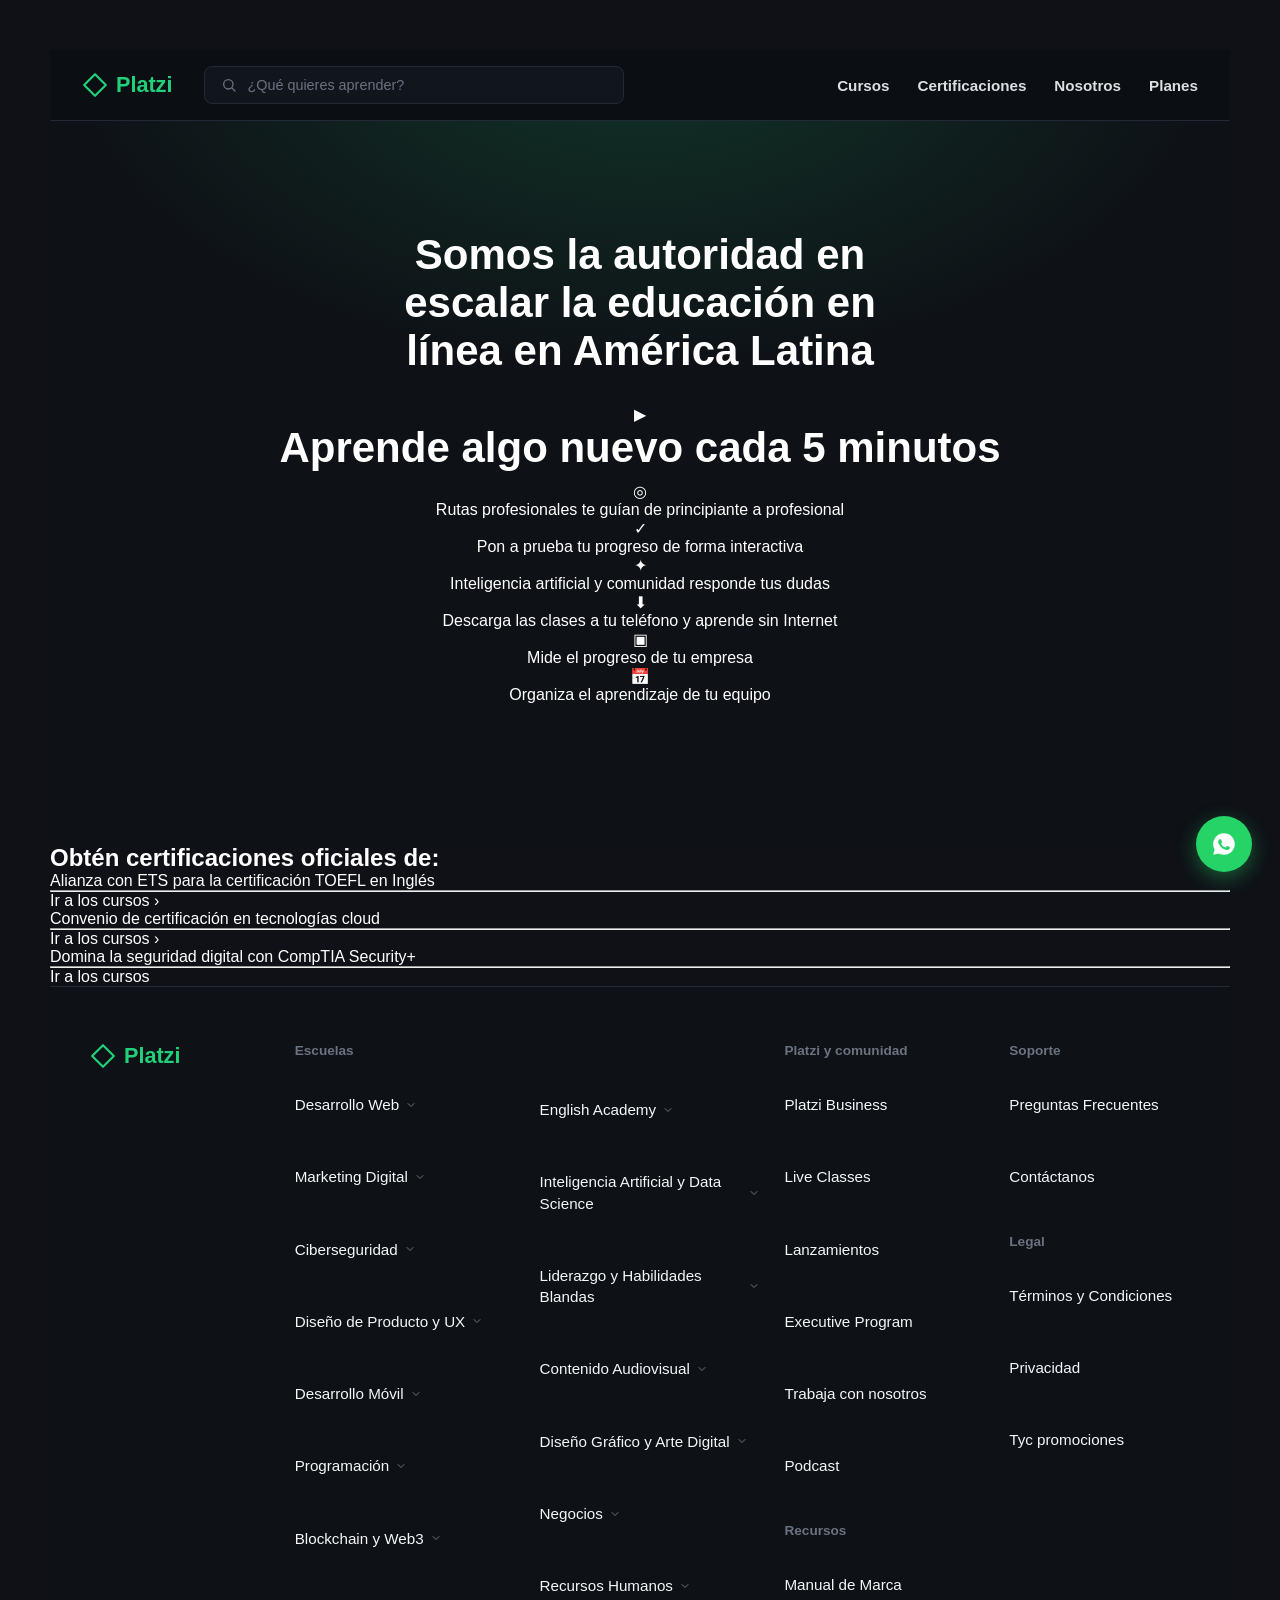
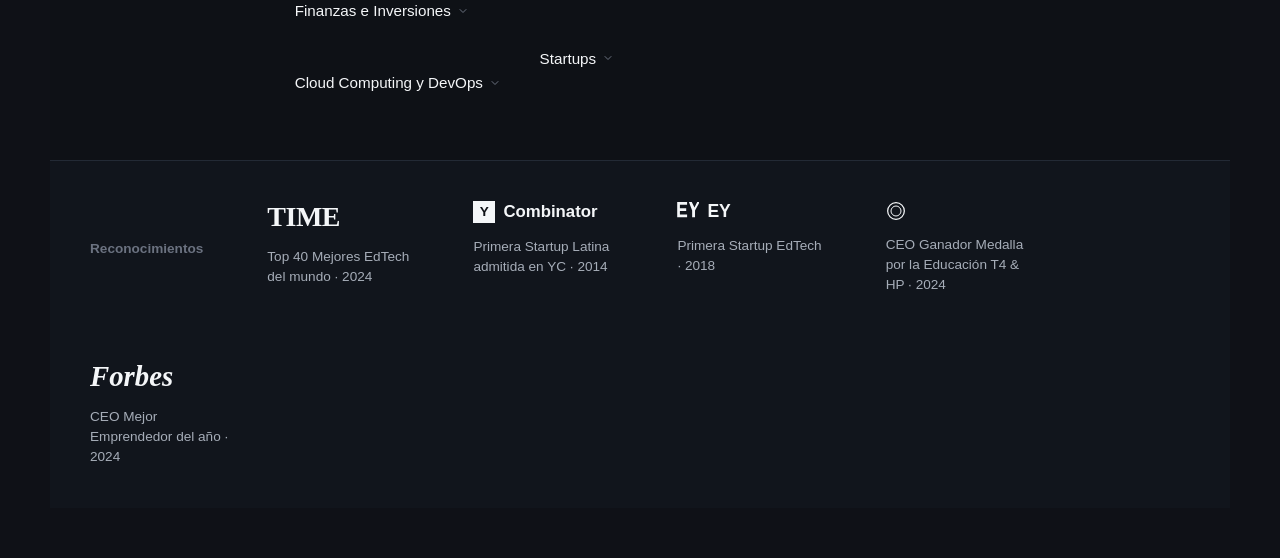
==== certificaciones.html @ 9bb3164f "task: certificaciones" ====
<!DOCTYPE html>
<html lang="es">

<head>
    <meta charset="UTF-8">
    <meta name="viewport" content="width=device-width, initial-scale=1.0">

    <title>Platzi Clone</title>

    <link rel="stylesheet" href="stylesheet.css">

    <!-- Fuente IBM Plex Sans -->
    <link rel="preconnect" href="https://fonts.googleapis.com">
    <link rel="preconnect" href="https://fonts.gstatic.com" crossorigin>
    <link href="https://fonts.googleapis.com/css2?family=IBM+Plex+Sans:wght@300;400;500;600;700&display=swap"
        rel="stylesheet">
</head>

<body>

    <!-- ==========================
            NAVBAR
    =========================== -->

    <header class="navbar">

        <div class="navbar__inner">

            <a href="index.html" class="brand">

                <svg class="brand__icon" width="26" height="26" viewBox="0 0 24 24" fill="none">

                    <path d="M12 2L22 12L12 22L2 12L12 2Z" stroke="currentColor" stroke-width="2"
                        stroke-linejoin="round" />

                </svg>

                <span>Platzi</span>

            </a>

            <div class="searchbar">

                <svg width="16" height="16" viewBox="0 0 24 24" fill="none">

                    <circle cx="11" cy="11" r="7" stroke="currentColor" stroke-width="2" />

                    <line x1="21" y1="21" x2="16.65" y2="16.65" stroke="currentColor" stroke-width="2"
                        stroke-linecap="round" />

                </svg>

                <input type="text" placeholder="¿Qué quieres aprender?">

            </div>

            <nav class="nav-links">

                <a href="./cursos.html">Cursos</a>
                <a href="./certificaciones.html">Certificaciones</a>
                <a href="./nosotros.html">Nosotros</a>
                <a href="./planes.html">Planes</a>

            </nav>

        </div>
    </header>

    <!-- ==========================
            HERO
    =========================== -->

    <section class="hero">

        <div class="hero-info">

            <h1>
                Somos la <span>autoridad</span> en
                <br>
                escalar la educación en
                <br>
                línea en América Latina
            </h1>

            <div class="hero-list">

                <div class="item">

                    <div class="icon">▶</div>

                    <div>

                        <h3>Aprende algo nuevo cada 5 minutos</h3>

                    </div>

                </div>

                <div class="item">

                    <div class="icon">◎</div>

                    <div>

                        <p>Rutas profesionales te guían de principiante a profesional</p>

                    </div>

                </div>

                <div class="item">

                    <div class="icon">✓</div>

                    <div>

                        <p>Pon a prueba tu progreso de forma interactiva</p>

                    </div>

                </div>

                <div class="item">

                    <div class="icon">✦</div>

                    <div>

                        <p>Inteligencia artificial y comunidad responde tus dudas</p>

                    </div>

                </div>

                <div class="item">

                    <div class="icon">⬇</div>

                    <div>

                        <p>Descarga las clases a tu teléfono y aprende sin Internet</p>

                    </div>

                </div>

                <div class="item">

                    <div class="icon">▣</div>

                    <div>

                        <p>Mide el progreso de tu empresa</p>

                    </div>

                </div>

                <div class="item">

                    <div class="icon">📅</div>

                    <div>

                        <p>Organiza el aprendizaje de tu equipo</p>

                    </div>

                </div>

            </div>

        </div>

        <div class="hero-img">

            

        </div>

    </section>

    <!-- ==========================
        CERTIFICACIONES
    =========================== -->

    <section class="certificaciones">

        <h2>

            <span>Obtén certificaciones</span> oficiales de:

        </h2>

        <div class="cards-certificaciones">

            <!-- TOEFL -->

            <div class="card-certificacion">

                <div class="card-top">

                    

                    <p>
                        Alianza con ETS para la certificación TOEFL en Inglés
                    </p>

                </div>

                <hr>

                <a href="#">
                    Ir a los cursos
                    <span>›</span>
                </a>

            </div>

            <!-- GOOGLE -->

            <div class="card-certificacion">

                <div class="card-top">

                   

                    <p>
                        Convenio de certificación en tecnologías cloud
                    </p>

                </div>

                <hr>

                <a href="#">
                    Ir a los cursos
                    <span>›</span>
                </a>

            </div>

            <!-- COMPTIA -->

            <div class="card-certificacion">

                <div class="card-top">

                   
                    <p>
                        Domina la seguridad digital con CompTIA Security+
                    </p>

                </div>

                <hr>

                <a href="#">
                    Ir a los cursos
                    <span></span>
                </a>

            </div>

        </div>

    </section>
    <footer class="footer">
    <div class="footer__main">
      <a href="#" class="brand footer__brand">
        <svg class="brand__icon" width="26" height="26" viewBox="0 0 24 24" fill="none">
          <path d="M12 2L22 12L12 22L2 12L12 2Z" stroke="currentColor" stroke-width="2" stroke-linejoin="round"/>
        </svg>
        <span>Platzi</span>
      </a>

      <div class="footer__col">
        <h4>Escuelas</h4>
        <ul>
          <li><a href="#">Desarrollo Web <svg class="chevron" width="12" height="12" viewBox="0 0 24 24" fill="none"><path d="M6 9l6 6 6-6" stroke="currentColor" stroke-width="2" stroke-linecap="round" stroke-linejoin="round"/></svg></a></li>
          <li><a href="#">Marketing Digital <svg class="chevron" width="12" height="12" viewBox="0 0 24 24" fill="none"><path d="M6 9l6 6 6-6" stroke="currentColor" stroke-width="2" stroke-linecap="round" stroke-linejoin="round"/></svg></a></li>
          <li><a href="#">Ciberseguridad <svg class="chevron" width="12" height="12" viewBox="0 0 24 24" fill="none"><path d="M6 9l6 6 6-6" stroke="currentColor" stroke-width="2" stroke-linecap="round" stroke-linejoin="round"/></svg></a></li>
          <li><a href="#">Diseño de Producto y UX <svg class="chevron" width="12" height="12" viewBox="0 0 24 24" fill="none"><path d="M6 9l6 6 6-6" stroke="currentColor" stroke-width="2" stroke-linecap="round" stroke-linejoin="round"/></svg></a></li>
          <li><a href="#">Desarrollo Móvil <svg class="chevron" width="12" height="12" viewBox="0 0 24 24" fill="none"><path d="M6 9l6 6 6-6" stroke="currentColor" stroke-width="2" stroke-linecap="round" stroke-linejoin="round"/></svg></a></li>
          <li><a href="#">Programación <svg class="chevron" width="12" height="12" viewBox="0 0 24 24" fill="none"><path d="M6 9l6 6 6-6" stroke="currentColor" stroke-width="2" stroke-linecap="round" stroke-linejoin="round"/></svg></a></li>
          <li><a href="#">Blockchain y Web3 <svg class="chevron" width="12" height="12" viewBox="0 0 24 24" fill="none"><path d="M6 9l6 6 6-6" stroke="currentColor" stroke-width="2" stroke-linecap="round" stroke-linejoin="round"/></svg></a></li>
          <li><a href="#">Finanzas e Inversiones <svg class="chevron" width="12" height="12" viewBox="0 0 24 24" fill="none"><path d="M6 9l6 6 6-6" stroke="currentColor" stroke-width="2" stroke-linecap="round" stroke-linejoin="round"/></svg></a></li>
          <li><a href="#">Cloud Computing y DevOps <svg class="chevron" width="12" height="12" viewBox="0 0 24 24" fill="none"><path d="M6 9l6 6 6-6" stroke="currentColor" stroke-width="2" stroke-linecap="round" stroke-linejoin="round"/></svg></a></li>
        </ul>
      </div>

      <div class="footer__col footer__col--noheading">
        <ul>
          <li><a href="#">English Academy <svg class="chevron" width="12" height="12" viewBox="0 0 24 24" fill="none"><path d="M6 9l6 6 6-6" stroke="currentColor" stroke-width="2" stroke-linecap="round" stroke-linejoin="round"/></svg></a></li>
          <li><a href="#">Inteligencia Artificial y Data Science <svg class="chevron" width="12" height="12" viewBox="0 0 24 24" fill="none"><path d="M6 9l6 6 6-6" stroke="currentColor" stroke-width="2" stroke-linecap="round" stroke-linejoin="round"/></svg></a></li>
          <li><a href="#">Liderazgo y Habilidades Blandas <svg class="chevron" width="12" height="12" viewBox="0 0 24 24" fill="none"><path d="M6 9l6 6 6-6" stroke="currentColor" stroke-width="2" stroke-linecap="round" stroke-linejoin="round"/></svg></a></li>
          <li><a href="#">Contenido Audiovisual <svg class="chevron" width="12" height="12" viewBox="0 0 24 24" fill="none"><path d="M6 9l6 6 6-6" stroke="currentColor" stroke-width="2" stroke-linecap="round" stroke-linejoin="round"/></svg></a></li>
          <li><a href="#">Diseño Gráfico y Arte Digital <svg class="chevron" width="12" height="12" viewBox="0 0 24 24" fill="none"><path d="M6 9l6 6 6-6" stroke="currentColor" stroke-width="2" stroke-linecap="round" stroke-linejoin="round"/></svg></a></li>
          <li><a href="#">Negocios <svg class="chevron" width="12" height="12" viewBox="0 0 24 24" fill="none"><path d="M6 9l6 6 6-6" stroke="currentColor" stroke-width="2" stroke-linecap="round" stroke-linejoin="round"/></svg></a></li>
          <li><a href="#">Recursos Humanos <svg class="chevron" width="12" height="12" viewBox="0 0 24 24" fill="none"><path d="M6 9l6 6 6-6" stroke="currentColor" stroke-width="2" stroke-linecap="round" stroke-linejoin="round"/></svg></a></li>
          <li><a href="#">Startups <svg class="chevron" width="12" height="12" viewBox="0 0 24 24" fill="none"><path d="M6 9l6 6 6-6" stroke="currentColor" stroke-width="2" stroke-linecap="round" stroke-linejoin="round"/></svg></a></li>
        </ul>
      </div>

      <div class="footer__col">
        <h4>Platzi y comunidad</h4>
        <ul>
          <li><a href="#">Platzi Business</a></li>
          <li><a href="#">Live Classes</a></li>
          <li><a href="#">Lanzamientos</a></li>
          <li><a href="#">Executive Program</a></li>
          <li><a href="#">Trabaja con nosotros</a></li>
          <li><a href="#">Podcast</a></li>
        </ul>

        <h4 class="footer__subheading">Recursos</h4>
        <ul>
          <li><a href="#">Manual de Marca</a></li>
        </ul>
      </div>

      <div class="footer__col">
        <h4>Soporte</h4>
        <ul>
          <li><a href="#">Preguntas Frecuentes</a></li>
          <li><a href="#">Contáctanos</a></li>
        </ul>

        <h4 class="footer__subheading">Legal</h4>
        <ul>
          <li><a href="#">Términos y Condiciones</a></li>
          <li><a href="#">Privacidad</a></li>
          <li><a href="#">Tyc promociones</a></li>
        </ul>
      </div>
    </div>

    <div class="footer__recognitions">
      <span class="footer__recognitions-label">Reconocimientos</span>

      <div class="recognition">
        <span class="recognition__logo recognition__logo--time">TIME</span>
        <p>Top 40 Mejores EdTech<br>del mundo · 2024</p>
      </div>

      <div class="recognition">
        <span class="recognition__logo recognition__logo--yc">
          <span class="recognition__yc-mark">Y</span> Combinator
        </span>
        <p>Primera Startup Latina<br>admitida en YC · 2014</p>
      </div>

      <div class="recognition">
        <span class="recognition__logo recognition__logo--ey">
          <svg width="22" height="18" viewBox="0 0 24 20" fill="currentColor"><path d="M0 0h11v3H3v4h7v3H3v4h8v3H0V0zM13 0h3.2l3 6 3-6H25l-5.2 9.5V17h-3.2v-7.5L13 0z"/></svg>
          EY
        </span>
        <p>Primera Startup EdTech<br>· 2018</p>
      </div>

      <div class="recognition">
        <span class="recognition__logo recognition__logo--medal">
          <svg width="20" height="20" viewBox="0 0 24 24" fill="none"><circle cx="12" cy="12" r="10" stroke="currentColor" stroke-width="1.5"/><circle cx="12" cy="12" r="6" stroke="currentColor" stroke-width="1.2"/></svg>
        </span>
        <p>CEO Ganador Medalla<br>por la Educación T4 &amp;<br>HP · 2024</p>
      </div>

      <div class="recognition">
        <span class="recognition__logo recognition__logo--forbes">Forbes</span>
        <p>CEO Mejor<br>Emprendedor del año ·<br>2024</p>
      </div>
    </div>
  </footer>

  <a href="#" class="whatsapp-btn" aria-label="Contactar por WhatsApp">
    <svg width="26" height="26" viewBox="0 0 24 24" fill="white">
      <path d="M12 2C6.48 2 2 6.48 2 12c0 1.85.5 3.58 1.36 5.07L2 22l5.07-1.33A9.94 9.94 0 0012 22c5.52 0 10-4.48 10-10S17.52 2 12 2zm5.2 14.2c-.22.62-1.28 1.18-1.77 1.24-.45.06-1.02.09-1.65-.1-.38-.12-.87-.28-1.5-.55-2.64-1.14-4.36-3.8-4.5-3.98-.13-.18-1.08-1.43-1.08-2.73 0-1.3.68-1.94.93-2.2.24-.26.52-.32.7-.32h.5c.16 0 .38-.06.59.45.22.53.75 1.83.82 1.96.07.13.11.29.02.47-.09.18-.14.29-.27.45-.13.16-.28.35-.4.47-.13.13-.27.28-.12.55.16.27.7 1.15 1.5 1.86 1.03.92 1.9 1.2 2.17 1.34.27.13.43.11.59-.07.16-.18.68-.79.86-1.06.18-.27.36-.22.6-.13.24.09 1.53.72 1.79.85.27.13.44.2.51.31.07.11.07.62-.15 1.24z"/>
    </svg>
  </a>

</body>

</html>
---- stylesheet.css ----
/* ===== Reset & Base ===== */
* {
  margin: 0;
  padding: 0;
  box-sizing: border-box;
}

:root {
  --bg-dark: #0e1116;
  --bg-panel: #11151c;
  --border-subtle: #232a35;
  --green: #21d07a;
  --green-soft: #1fce7a;
  --text-primary: #f4f6f8;
  --text-secondary: #a6adb8;
  --text-muted: #6b7280;
  --font-display: "Poppins", sans-serif;
  --font-body: "Inter", sans-serif;
}



html {
  scroll-behavior: smooth;
}

body {
  font-family: var(--font-body);
  background-color: var(--bg-dark);
  color: var(--text-primary);
  -webkit-font-smoothing: antialiased;
}

a {
  text-decoration: none;
  color: inherit;
}

button {
  font-family: inherit;
  cursor: pointer;
  border: none;
  background: none;
}

/* ===== Navbar ===== */
.navbar {
  background-color: #0b0e13;
  border-bottom: 1px solid var(--border-subtle);
  position: sticky;
  top: 0;
  z-index: 50;
}

.navbar__inner {
  max-width: 1280px;
  margin: 0 auto;
  padding: 16px 32px;
  display: flex;
  align-items: center;
  gap: 32px;
}

.brand {
  display: flex;
  align-items: center;
  gap: 8px;
  font-family: var(--font-display);
  font-weight: 700;
  font-size: 1.35rem;
  color: var(--green);
  flex-shrink: 0;
}

.brand__icon {
  color: var(--green);
}

.searchbar {
  flex: 1;
  max-width: 420px;
  display: flex;
  align-items: center;
  gap: 10px;
  background-color: var(--bg-panel);
  border: 1px solid var(--border-subtle);
  border-radius: 8px;
  padding: 10px 16px;
  color: var(--text-muted);
  transition: border-color 0.2s ease;
}

.searchbar:focus-within {
  border-color: var(--green);
}

.searchbar input {
  flex: 1;
  background: none;
  border: none;
  outline: none;
  color: var(--text-primary);
  font-size: 0.9rem;
}

.searchbar input::placeholder {
  color: var(--text-muted);
}

.nav-links {
  display: flex;
  align-items: center;
  gap: 28px;
  margin-left: auto;
  font-weight: 600;
  font-size: 0.95rem;
}

.nav-links a {
  color: var(--text-primary);
  opacity: 0.9;
  transition:
    opacity 0.2s ease,
    color 0.2s ease;
}

.nav-links a:hover {
  color: var(--green);
  opacity: 1;
}

.btn {
  display: inline-block;
  padding: 10px 22px;
  border-radius: 8px;
  font-weight: 600;
  font-size: 0.95rem;
  transition:
    transform 0.15s ease,
    box-shadow 0.2s ease;
}

.btn--primary {
  background-color: var(--green);
  color: #06110b;
}

.btn--primary:hover {
  box-shadow: 0 0 0 3px rgba(33, 208, 122, 0.25);
  transform: translateY(-1px);
}

/* ===== Hero ===== */
.hero {
  position: relative;
  overflow: hidden;
  padding: 110px 24px 140px;
  text-align: center;
  background:
    radial-gradient(
      ellipse 900px 500px at 50% -10%,
      rgba(33, 208, 122, 0.18),
      transparent 65%
    ),
    var(--bg-dark);
}

.hero__glow {
  position: absolute;
  top: -200px;
  left: 50%;
  transform: translateX(-50%);
  width: 900px;
  height: 500px;
  background: radial-gradient(
    circle,
    rgba(33, 208, 122, 0.25) 0%,
    transparent 70%
  );
  filter: blur(60px);
  pointer-events: none;
}

.hero__content {
  position: relative;
  max-width: 780px;
  margin: 0 auto;
}

.hero__title {
  font-family: var(--font-display);
  font-weight: 600;
  font-size: 3.2rem;
  line-height: 1.2;
  color: var(--text-primary);
}

.hero__title--accent {
  display: block;
  color: var(--green);
}

.hero__subtitle {
  margin-top: 28px;
  font-size: 1.15rem;
  color: var(--text-secondary);
  line-height: 1.6;
}

.hero__question {
  margin-top: 48px;
  font-size: 1.05rem;
  color: var(--text-secondary);
}

.hero__search {
  margin: 20px auto 0;
  max-width: 520px;
  display: flex;
  align-items: center;
  background-color: var(--bg-panel);
  border: 1px solid var(--green);
  border-radius: 8px;
  padding: 4px 4px 4px 20px;
  box-shadow: 0 0 0 4px rgba(33, 208, 122, 0.12);
}

.hero__search input {
  flex: 1;
  background: none;
  border: none;
  outline: none;
  color: var(--text-primary);
  font-size: 1rem;
  padding: 14px 0;
}

.hero__search input::placeholder {
  color: var(--text-muted);
}

.hero__search button {
  display: flex;
  align-items: center;
  justify-content: center;
  width: 44px;
  height: 44px;
  border-radius: 6px;
  color: var(--text-secondary);
  transition: color 0.2s ease;
}

.hero__search button:hover {
  color: var(--green);
}

.hero__cta {
  margin-top: 34px;
  font-size: 0.95rem;
  color: var(--text-secondary);
  line-height: 1.7;
}

.hero__cta a {
  color: var(--text-primary);
  text-decoration: underline;
  font-weight: 600;
}

.hero__cta a:hover {
  color: var(--green);
}

/* ===== Teachers section ===== */
.teachers {
  padding: 90px 40px;
  background: linear-gradient(160deg, #0a3d2c 0%, #0e1116 75%);
}

.teachers__title {
  max-width: 1360px;
  margin: 0 auto 44px;
  padding-left: 20px;
  border-left: 3px solid var(--green);
  font-family: var(--font-display);
  font-weight: 600;
  font-size: 1.85rem;
  line-height: 1.35;
  color: var(--text-primary);
}

.teachers__grid {
  max-width: 1360px;
  margin: 0 auto;
  display: grid;
  grid-template-columns: repeat(4, 1fr);
  gap: 20px;
}

.teacher-card {
  border-radius: 10px;
  overflow: hidden;
  background-color: var(--bg-panel);
  border: 1px solid var(--border-subtle);
}

.teacher-card__photo {
  aspect-ratio: 4 / 5;
  width: 100%;
  /* Placeholder: reemplaza este fondo con la <img> del profesor.
     La imagen debe cubrir todo este contenedor, por ejemplo:
     .teacher-card__photo img { width:100%; height:100%; object-fit:cover; } */
  background: linear-gradient(160deg, #2a2f3a 0%, #1a1e26 100%);
  display: flex;
  align-items: center;
  justify-content: center;
}

.teacher-card__photo img {
  width: 100%;
  height: 100%;
  object-fit: cover;
  display: block;
}

.teacher-card__body {
  padding: 20px 20px 22px;
}

.teacher-card__body h3 {
  font-family: var(--font-display);
  font-weight: 600;
  font-size: 1.15rem;
  color: var(--text-primary);
}

.teacher-card__role {
  margin-top: 4px;
  font-size: 0.9rem;
  color: var(--text-secondary);
  padding-bottom: 18px;
  border-bottom: 1px solid var(--border-subtle);
}

.teacher-card__course {
  margin-top: 16px;
  display: flex;
  align-items: center;
  gap: 12px;
  color: var(--text-primary);
}

.teacher-card__icon {
  flex-shrink: 0;
  width: 34px;
  height: 34px;
  border-radius: 50%;
  border: 1.5px solid var(--border-subtle);
  background-color: rgba(255, 255, 255, 0.04);
}

.teacher-card__course-text {
  flex: 1;
  font-size: 0.9rem;
  font-weight: 600;
  line-height: 1.3;
}

.teacher-card__course svg {
  flex-shrink: 0;
  color: var(--text-muted);
  transition:
    transform 0.2s ease,
    color 0.2s ease;
}

.teacher-card__course:hover svg {
  color: var(--green);
  transform: translateX(3px);
}

@media (max-width: 1100px) {
  .teachers__grid {
    grid-template-columns: repeat(2, 1fr);
  }
}

@media (max-width: 600px) {
  .teachers {
    padding: 60px 20px;
  }

  .teachers__title {
    font-size: 1.5rem;
  }

  .teachers__grid {
    grid-template-columns: 1fr;
  }
}

/* ===== Routes teaser section ===== */
.routes {
  padding: 60px 24px 100px;
  text-align: center;
}

.routes h2 {
  font-family: var(--font-display);
  font-weight: 600;
  font-size: 2rem;
  color: var(--text-primary);
}
/* ==planes== */
*{
    margin:0;
    padding:0;
    box-sizing:border-box;
    font-family:Arial, Helvetica, sans-serif;
}

body{

    background:#0f1117;
    color:white;
    padding:50px;
}

.pricing{
    max-width:1500px;
    margin:auto;
}

h1{

    text-align:center;
    margin-bottom:30px;
    font-size:42px;
}

.tabs{

    width:320px;
    margin:0 auto 50px;

    background:#1d212d;

    border-radius:50px;

    padding:6px;

    display:flex;
}

.tabs button{

    flex:1;

    border:none;

    background:transparent;

    color:white;

    padding:15px;

    border-radius:40px;

    cursor:pointer;

    font-size:16px;
}

.tabs .active{

    background:white;

    color:black;
}

.cards{

    display:grid;

    grid-template-columns:repeat(auto-fit,minmax(300px,1fr));

    gap:25px;
}

.card{

    position:relative;

    background:#1a1f28;

    border:1px solid #2d3444;

    border-radius:20px;

    padding:30px;

    transition:.3s;
}

.card:hover{

    transform:translateY(-8px);
}

.card.active{

    border:2px solid white;
}

.save{

    position:absolute;

    top:-15px;

    left:50%;

    transform:translateX(-50%);

    background:#2d3444;

    color:white;

    padding:8px 18px;

    border-radius:20px;

    font-size:12px;

    font-weight:bold;
}

.plan-top{

    display:flex;

    justify-content:space-between;

    align-items:center;
}

.badge{

    border:1px solid #444;

    padding:8px 16px;

    border-radius:30px;

    font-size:14px;
}

.students{

    margin:20px 0;
    color:#b2b7c5;
}

h3{

    font-size:42px;

    margin-bottom:10px;
}

h3 span{

    font-size:22px;

    color:#cfd4df;
}

.description{

    color:#9fa7b6;

    margin-bottom:25px;
}

ul{

    list-style:none;
}

li{

    display:flex;

    gap:12px;

    margin:18px 0;

    line-height:1.4;
}

.ok i{

    color:#19d67d;
}

.no{

    color:#707887;
}

.no i{

    color:#707887;
}

button{

    width:100%;

    margin-top:30px;

    border:none;

    background:#17d66d;

    color:#08110a;

    font-size:18px;

    padding:18px;

    border-radius:12px;

    cursor:pointer;

    font-weight:bold;

    transition:.3s;
}

button:hover{

    background:#11b95d;
}

@media(max-width:768px){

    body{

        padding:20px;
    }

    h1{

        font-size:30px;
    }

}

/* ===== Footer ===== */
.footer {
  background-color: var(--bg-dark);
  border-top: 1px solid var(--border-subtle);
}

.footer__main {
  max-width: 1360px;
  margin: 0 auto;
  padding: 56px 40px 48px;
  display: grid;
  grid-template-columns: 0.9fr 1.1fr 1.1fr 1fr 0.9fr;
  gap: 24px;
}

.footer__brand {
  align-items: flex-start;
}

.footer__col h4,
.footer__recognitions-label {
  font-size: 0.85rem;
  font-weight: 600;
  color: var(--text-muted);
  margin-bottom: 18px;
}

.footer__col--noheading {
  margin-top: 38px;
}

.footer__subheading {
  margin-top: 28px;
}

.footer__col ul {
  list-style: none;
  display: flex;
  flex-direction: column;
  gap: 15px;
}

.footer__col a {
  display: inline-flex;
  align-items: center;
  gap: 6px;
  font-size: 0.95rem;
  font-weight: 500;
  color: var(--text-primary);
  transition: color 0.2s ease;
}

.footer__col a:hover {
  color: var(--green);
}

.footer__col .chevron {
  color: var(--text-muted);
  flex-shrink: 0;
}

/* ===== Recognitions bar ===== */
.footer__recognitions {
  border-top: 1px solid var(--border-subtle);
  background-color: var(--bg-panel);
  padding: 40px;
  display: flex;
  align-items: flex-start;
  gap: 64px;
  flex-wrap: wrap;
}

.footer__recognitions-label {
  align-self: center;
  margin-bottom: 0;
}

.recognition {
  display: flex;
  flex-direction: column;
  gap: 14px;
  min-width: 140px;
}

.recognition p {
  font-size: 0.85rem;
  color: var(--text-secondary);
  line-height: 1.5;
}

.recognition__logo {
  display: inline-flex;
  align-items: center;
  gap: 8px;
  color: var(--text-primary);
  width: fit-content;
}

.recognition__logo--time {
  font-family: Georgia, "Times New Roman", serif;
  font-weight: 700;
  font-size: 1.75rem;
  letter-spacing: -0.5px;
}

.recognition__logo--yc {
  font-family: var(--font-body);
  font-weight: 600;
  font-size: 1.05rem;
}

.recognition__yc-mark {
  display: inline-flex;
  align-items: center;
  justify-content: center;
  width: 22px;
  height: 22px;
  background-color: var(--text-primary);
  color: var(--bg-dark);
  font-weight: 700;
  font-size: 0.85rem;
}

.recognition__logo--ey {
  font-family: var(--font-body);
  font-weight: 700;
  font-size: 1.1rem;
}

.recognition__logo--medal {
  color: var(--text-primary);
}

.recognition__logo--forbes {
  font-family: Georgia, "Times New Roman", serif;
  font-weight: 700;
  font-style: italic;
  font-size: 1.8rem;
}

/* ===== WhatsApp floating button ===== */
.whatsapp-btn {
  position: fixed;
  bottom: 28px;
  right: 28px;
  width: 56px;
  height: 56px;
  border-radius: 50%;
  background-color: #25d366;
  display: flex;
  align-items: center;
  justify-content: center;
  box-shadow: 0 6px 20px rgba(37, 211, 102, 0.4);
  transition: transform 0.2s ease;
  z-index: 40;
}

.whatsapp-btn:hover {
  transform: scale(1.08);
}

/*====================================
=        Learning Schools
====================================*/

.learning-schools{
    padding:90px 0;
    background:var(--bg-dark);
}

.learning-schools .container{
    max-width:1200px;
    margin:auto;
}

.learning-schools__title{
    text-align:center;
    font-family:var(--font-display);
    font-size:3.1rem;
    font-weight:600;
    color:var(--text-primary);
    line-height:1.25;
    margin-bottom:70px;
}

.learning-schools__title span{
    color:var(--green);
}

.learning-schools__grid{
    display:grid;
    grid-template-columns:repeat(3,1fr);
    gap:22px;
}

/*====================================
=              Card
====================================*/

.school{
    background:#181d25;
    border:1px solid #272e39;
    border-radius:10px;
    overflow:hidden;
    transition:.25s;
}

.school:hover{
    transform:translateY(-4px);
    border-color:#34404f;
    box-shadow:0 18px 35px rgba(0,0,0,.35);
}

.school__header{
    display:flex;
    align-items:center;
    gap:18px;
    padding:22px;
    min-height:95px;
}

.school__name{
    margin:0;
    font-size:1.25rem;
    font-weight:600;
    color:#fff;
}

.school__footer{
    display:flex;
    justify-content:space-between;
    align-items:center;
    padding:14px 22px;
    background:#2a313b;
    color:var(--green);
    font-size:.92rem;
    font-weight:600;
}

.school__footer i{
    font-size:14px;
}

/*====================================
=             Iconos
====================================*/

.school__icon{
    width:52px;
    height:52px;

    display:flex;
    justify-content:center;
    align-items:center;

    border-radius:10px;
    border:2px solid currentColor;

    font-size:24px;

    flex-shrink:0;
}

.school__icon--web{
    color:#55d96f;
}

.school__icon--english{
    color:#db5ba7;
}

.school__icon--marketing{
    color:#5ab8ff;
}

.school__icon--data{
    color:#72da75;
}

.school__icon--cyber{
    color:#73de85;
}

.school__icon--soft{
    color:#ff6e6e;
}

.school__icon--cloud{ color:#64b5f6; }
.school__icon--design{ color:#ff8a65; }
.school__icon--ai{ color:#8e7dff; }
.school__icon--code{ color:#42d392; }
.school__icon--blockchain{ color:#f4b942; }
.school__icon--devops{ color:#4dd0e1; }
.school__icon--finance{ color:#81c784; }
.school__icon--business{ color:#ffb74d; }
.school__icon--hr{ color:#ef9a9a; }
.school__icon--media{ color:#ba68c8; }
.school__icon--graphic{ color:#ff80ab; }
.school__icon--startup{ color:#ffd54f; }

/*====================================
=            Responsive
====================================*/

@media (max-width:992px){

    .learning-schools__grid{
        grid-template-columns:repeat(2,1fr);
    }

}

@media (max-width:768px){

    .learning-schools__title{
        font-size:2.2rem;
    }

    .learning-schools__grid{
        grid-template-columns:1fr;
    }

}

/* ===== Responsive ===== */
@media (max-width: 900px) {
  .nav-links {
    display: none;
  }

  .searchbar {
    display: none;
  }

  .navbar__inner {
    justify-content: space-between;
  }

  .footer__main {
    grid-template-columns: 1fr 1fr;
  }

  .footer__brand {
    grid-column: 1 / -1;
  }

  .footer__col--noheading {
    margin-top: 0;
  }

  .footer__recognitions {
    gap: 32px;
  }
}

@media (max-width: 600px) {
  .hero {
    padding: 80px 20px 100px;
  }

  .hero__title {
    font-size: 2.2rem;
  }

  .hero__subtitle br {
    display: none;
  }

  .hero__search {
    flex-direction: row;
    padding-left: 14px;
  }

  .footer__main {
    grid-template-columns: 1fr;
    padding: 40px 24px;
  }

  .footer__col--noheading {
    margin-top: 0;
  }

  .footer__recognitions {
    padding: 32px 24px;
    gap: 28px;
  }
}
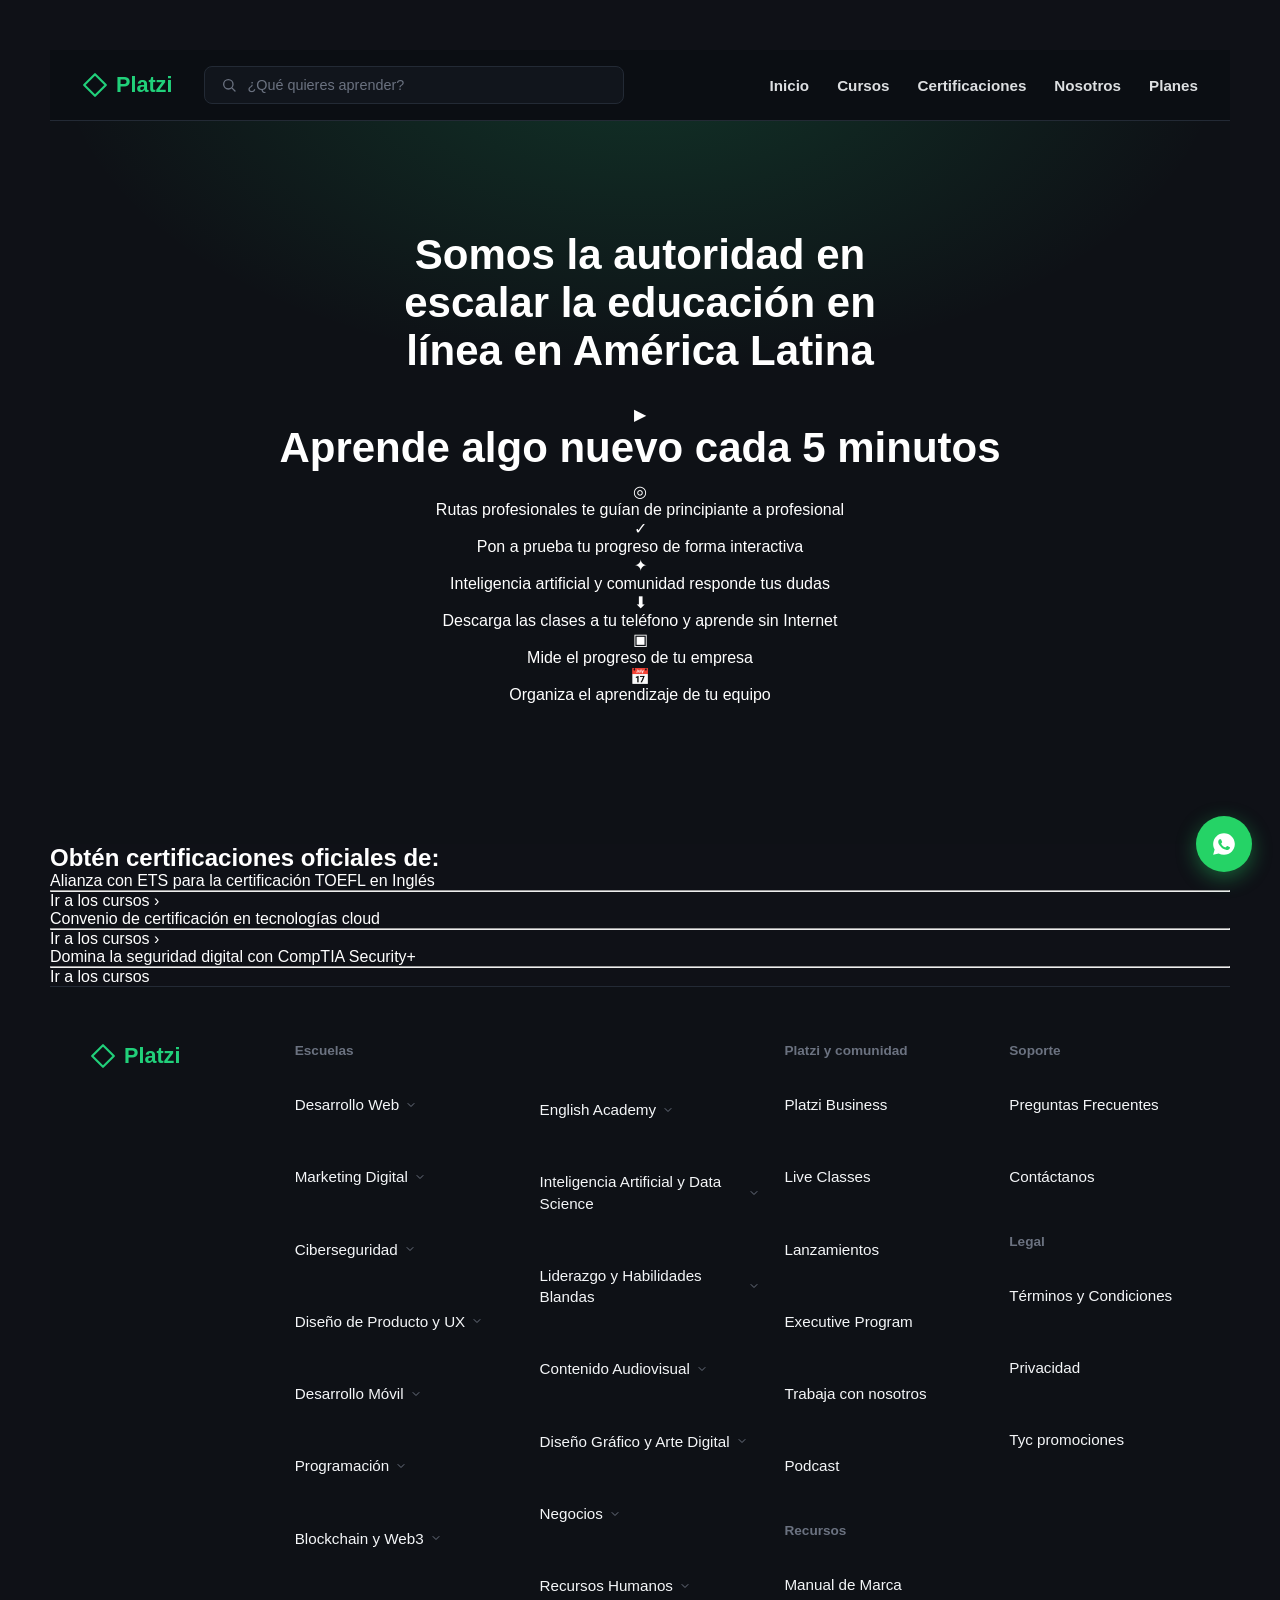
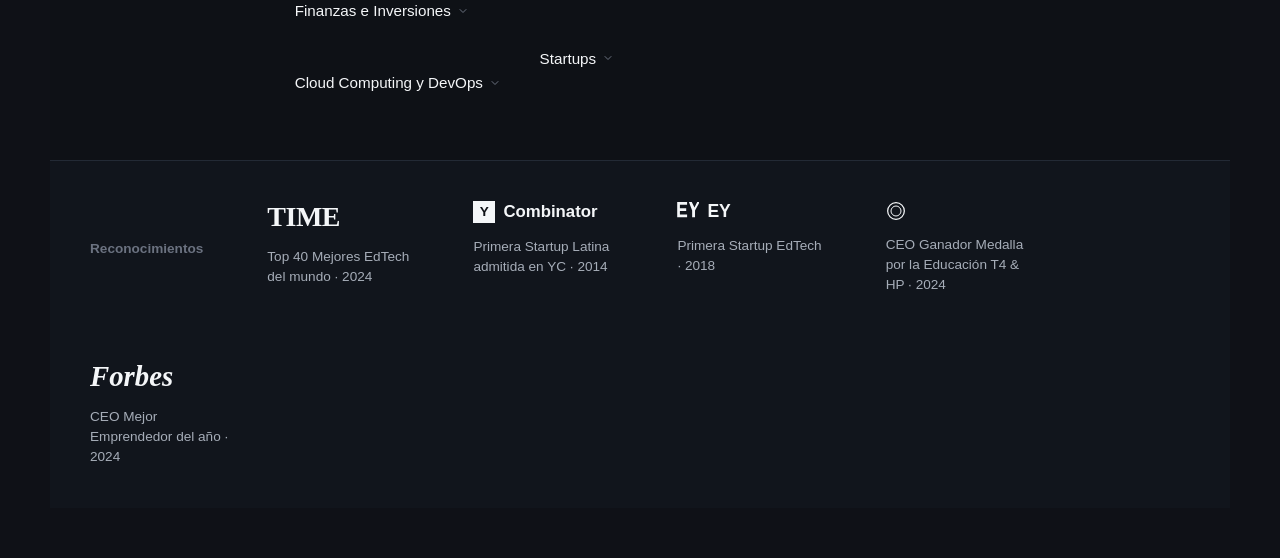
==== commit ae863c2f: "fix everything" ====
--- a/certificaciones.html
+++ b/certificaciones.html
@@ -26,7 +26,7 @@
 
         <div class="navbar__inner">
 
-            <a href="index.html" class="brand">
+            <a href="./index.html" class="brand">
 
                 <svg class="brand__icon" width="26" height="26" viewBox="0 0 24 24" fill="none">
 
@@ -55,7 +55,7 @@
             </div>
 
             <nav class="nav-links">
-
+                <a href="./index.html">Inicio</a>
                 <a href="./cursos.html">Cursos</a>
                 <a href="./certificaciones.html">Certificaciones</a>
                 <a href="./nosotros.html">Nosotros</a>
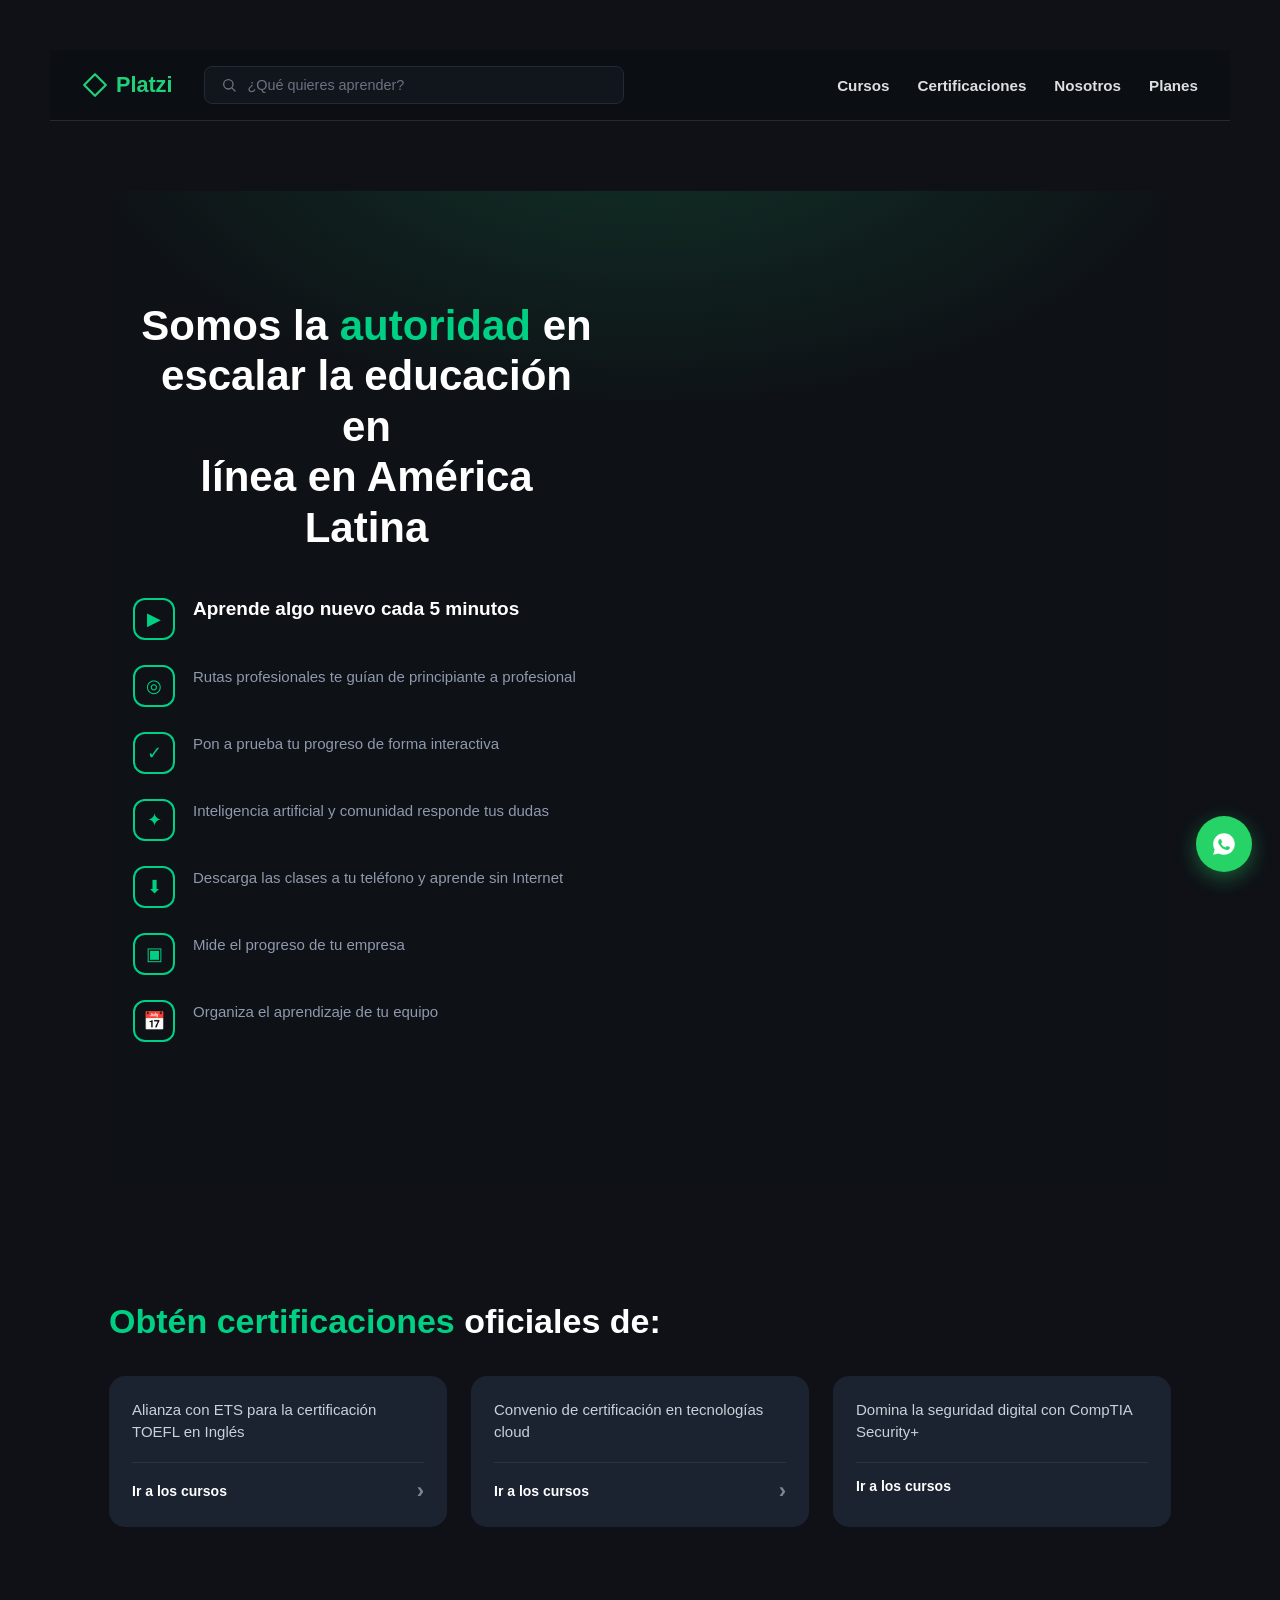
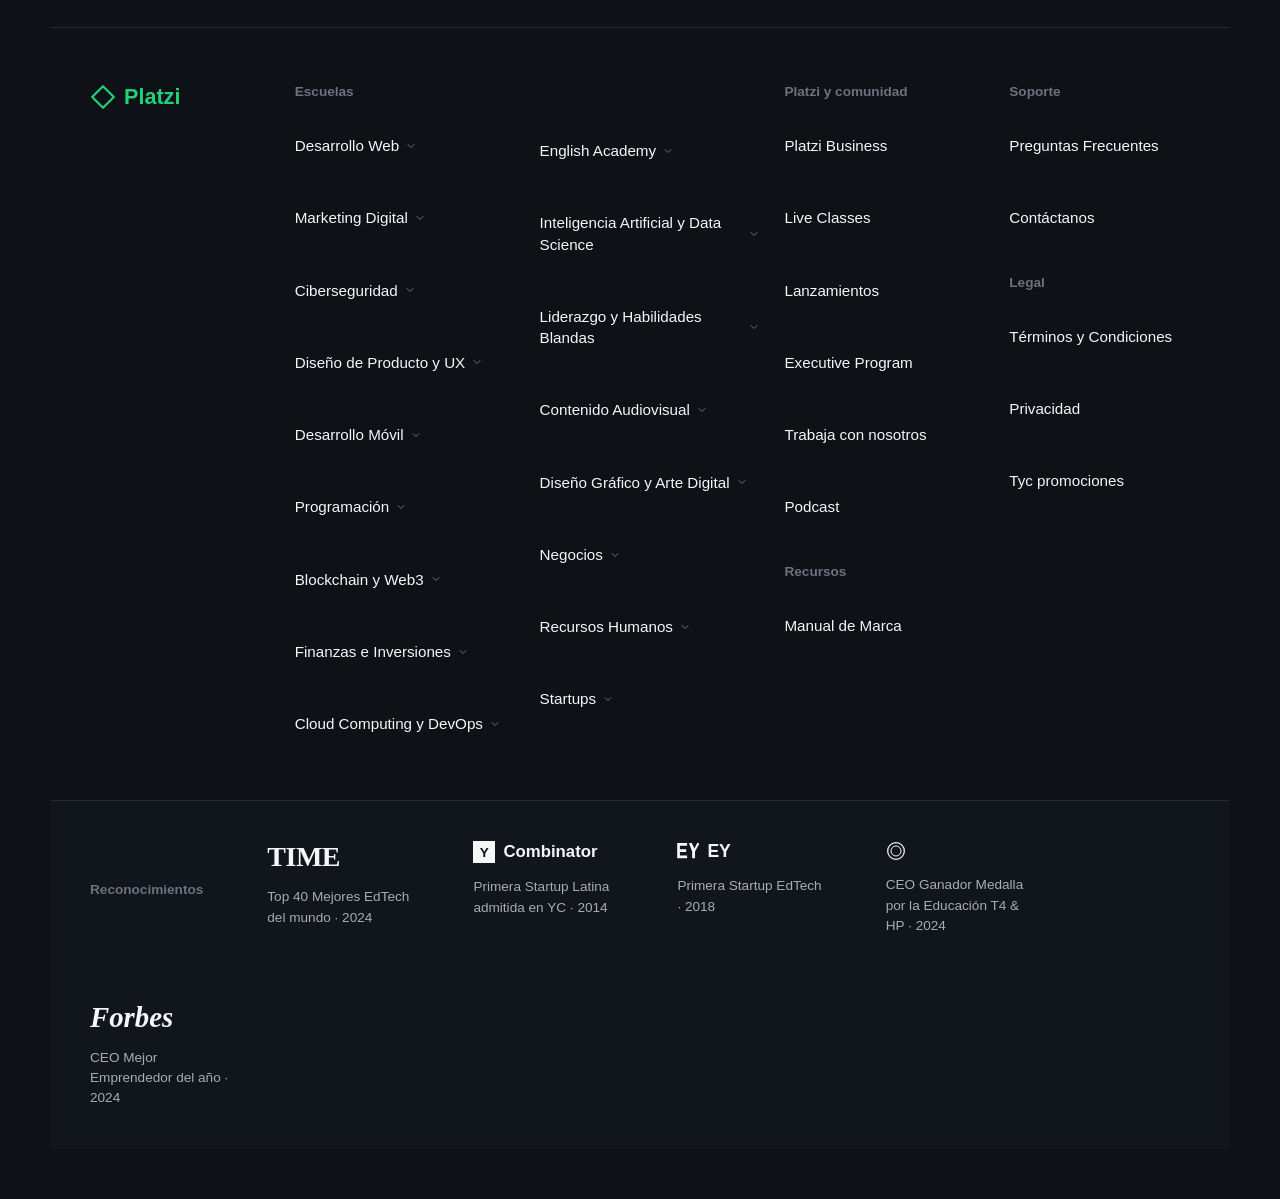
==== commit 73845124: "Certificaciones fix" ====
--- a/certificaciones.html
+++ b/certificaciones.html
@@ -26,7 +26,7 @@
 
         <div class="navbar__inner">
 
-            <a href="./index.html" class="brand">
+            <a href="index.html" class="brand">
 
                 <svg class="brand__icon" width="26" height="26" viewBox="0 0 24 24" fill="none">
 
@@ -55,7 +55,7 @@
             </div>
 
             <nav class="nav-links">
-                <a href="./index.html">Inicio</a>
+
                 <a href="./cursos.html">Cursos</a>
                 <a href="./certificaciones.html">Certificaciones</a>
                 <a href="./nosotros.html">Nosotros</a>
@@ -367,7 +367,7 @@
 
       <div class="recognition">
         <span class="recognition__logo recognition__logo--forbes">Forbes</span>
-        <p>CEO Mejor<br>Emprendedor del año ·<br>2024</p>
+        <p  >CEO Mejor<br>Emprendedor del año ·<br>2024</p>
       </div>
     </div>
   </footer>
--- a/stylesheet.css
+++ b/stylesheet.css
@@ -958,6 +958,296 @@
 .school__icon--startup{ color:#ffd54f; }
 
 /*====================================
+=            Certificacion
+====================================*/
+
+/*========================================
+              HERO
+========================================*/
+
+.hero{
+    width:90%;
+    max-width:1300px;
+    margin:70px auto 120px;
+    display:flex;
+    justify-content:space-between;
+    align-items:center;
+    gap:80px;
+}
+
+.hero-info{
+    flex:1;
+    max-width:560px;
+}
+
+.hero-info h1{
+    font-size:42px;
+    line-height:1.2;
+    font-weight:700;
+    margin-bottom:45px;
+}
+
+.hero-info span{
+    color:#00d084;
+}
+
+.hero-list{
+    display:flex;
+    flex-direction:column;
+    gap:25px;
+}
+
+.item{
+    display:flex;
+    align-items:flex-start;
+    gap:18px;
+}
+
+.icon{
+    width:42px;
+    height:42px;
+    min-width:42px;
+    border:2px solid #00d084;
+    border-radius:12px;
+    color:#00d084;
+    display:flex;
+    justify-content:center;
+    align-items:center;
+    font-size:18px;
+}
+
+.item h3{
+    color:#fff;
+    font-size:19px;
+    margin-bottom:5px;
+}
+
+.item p{
+    color:#8f99ad;
+    font-size:15px;
+    line-height:1.6;
+}
+
+/*========================================
+              IMAGEN
+========================================*/
+
+.hero-img{
+    flex:1;
+    display:flex;
+    justify-content:center;
+    align-items:center;
+    padding-top:20px;
+}
+
+.hero-img img{
+    width:100%;
+    max-width:620px;
+    display:block;
+    filter:drop-shadow(0 20px 40px rgba(0,0,0,.45));
+    animation:flotar 4s ease-in-out infinite;
+}
+
+@keyframes flotar{
+
+    0%{
+        transform:translateY(0);
+    }
+
+    50%{
+        transform:translateY(-12px);
+    }
+
+    100%{
+        transform:translateY(0);
+    }
+
+}
+
+/*========================================
+         CERTIFICACIONES
+========================================*/
+
+.certificaciones{
+    width:90%;
+    max-width:1300px;
+    margin:100px auto;
+}
+
+.certificaciones h2{
+    font-size:34px;
+    margin-bottom:35px;
+    font-weight:700;
+}
+
+.certificaciones h2 span{
+    color:#00d084;
+}
+
+.cards-certificaciones{
+    display:grid;
+    grid-template-columns:repeat(3,1fr);
+    gap:24px;
+}
+
+.card-certificacion{
+    background:#1b2230;
+    border-radius:16px;
+    padding:22px;
+    min-height:150px;
+    border:1px solid transparent;
+    transition:.3s;
+}
+
+.card-certificacion:hover{
+    transform:translateY(-6px);
+    border-color:#00d084;
+    box-shadow:0 12px 25px rgba(0,0,0,.35);
+}
+
+.card-top{
+    display:flex;
+    align-items:flex-start;
+    gap:18px;
+    margin-bottom:18px;
+}
+
+.card-top img{
+    width:110px;
+    object-fit:contain;
+}
+
+.card-top p{
+    color:#c9d1d9;
+    font-size:15px;
+    line-height:1.5;
+}
+
+.card-certificacion hr{
+    border:none;
+    border-top:1px solid rgba(255,255,255,.08);
+    margin:15px 0;
+}
+
+.card-certificacion a{
+    display:flex;
+    justify-content:space-between;
+    align-items:center;
+    text-decoration:none;
+    color:#fff;
+    font-weight:600;
+    font-size:14px;
+}
+
+.card-certificacion a span{
+    color:#7b8798;
+    font-size:22px;
+    transition:.3s;
+}
+
+.card-certificacion:hover a span{
+    color:#00d084;
+}
+
+/*========================================
+          TABLET
+========================================*/
+
+@media(max-width:992px){
+
+.hero{
+    flex-direction:column;
+    text-align:center;
+    gap:50px;
+}
+
+.hero-info{
+    max-width:100%;
+}
+
+.hero-info h1{
+    font-size:36px;
+}
+
+.item{
+    justify-content:center;
+    text-align:left;
+}
+
+.hero-img{
+    width:100%;
+}
+
+.hero-img img{
+    max-width:450px;
+}
+
+.cards-certificaciones{
+    grid-template-columns:1fr;
+}
+
+.card-top{
+    align-items:center;
+}
+
+}
+
+/*========================================
+          CELULAR
+========================================*/
+
+@media(max-width:576px){
+
+.hero{
+    width:92%;
+    margin:50px auto;
+}
+
+.hero-info h1{
+    font-size:30px;
+}
+
+.item{
+    gap:15px;
+}
+
+.item h3{
+    font-size:17px;
+}
+
+.item p{
+    font-size:14px;
+}
+
+.icon{
+    width:38px;
+    height:38px;
+    min-width:38px;
+    font-size:15px;
+}
+
+.hero-img img{
+    max-width:320px;
+}
+
+.certificaciones h2{
+    font-size:28px;
+}
+
+.card-top{
+    flex-direction:column;
+    align-items:flex-start;
+}
+
+.card-top img{
+    width:90px;
+}
+}
+
+
+
+
+/*====================================
 =            Responsive
 ====================================*/
 
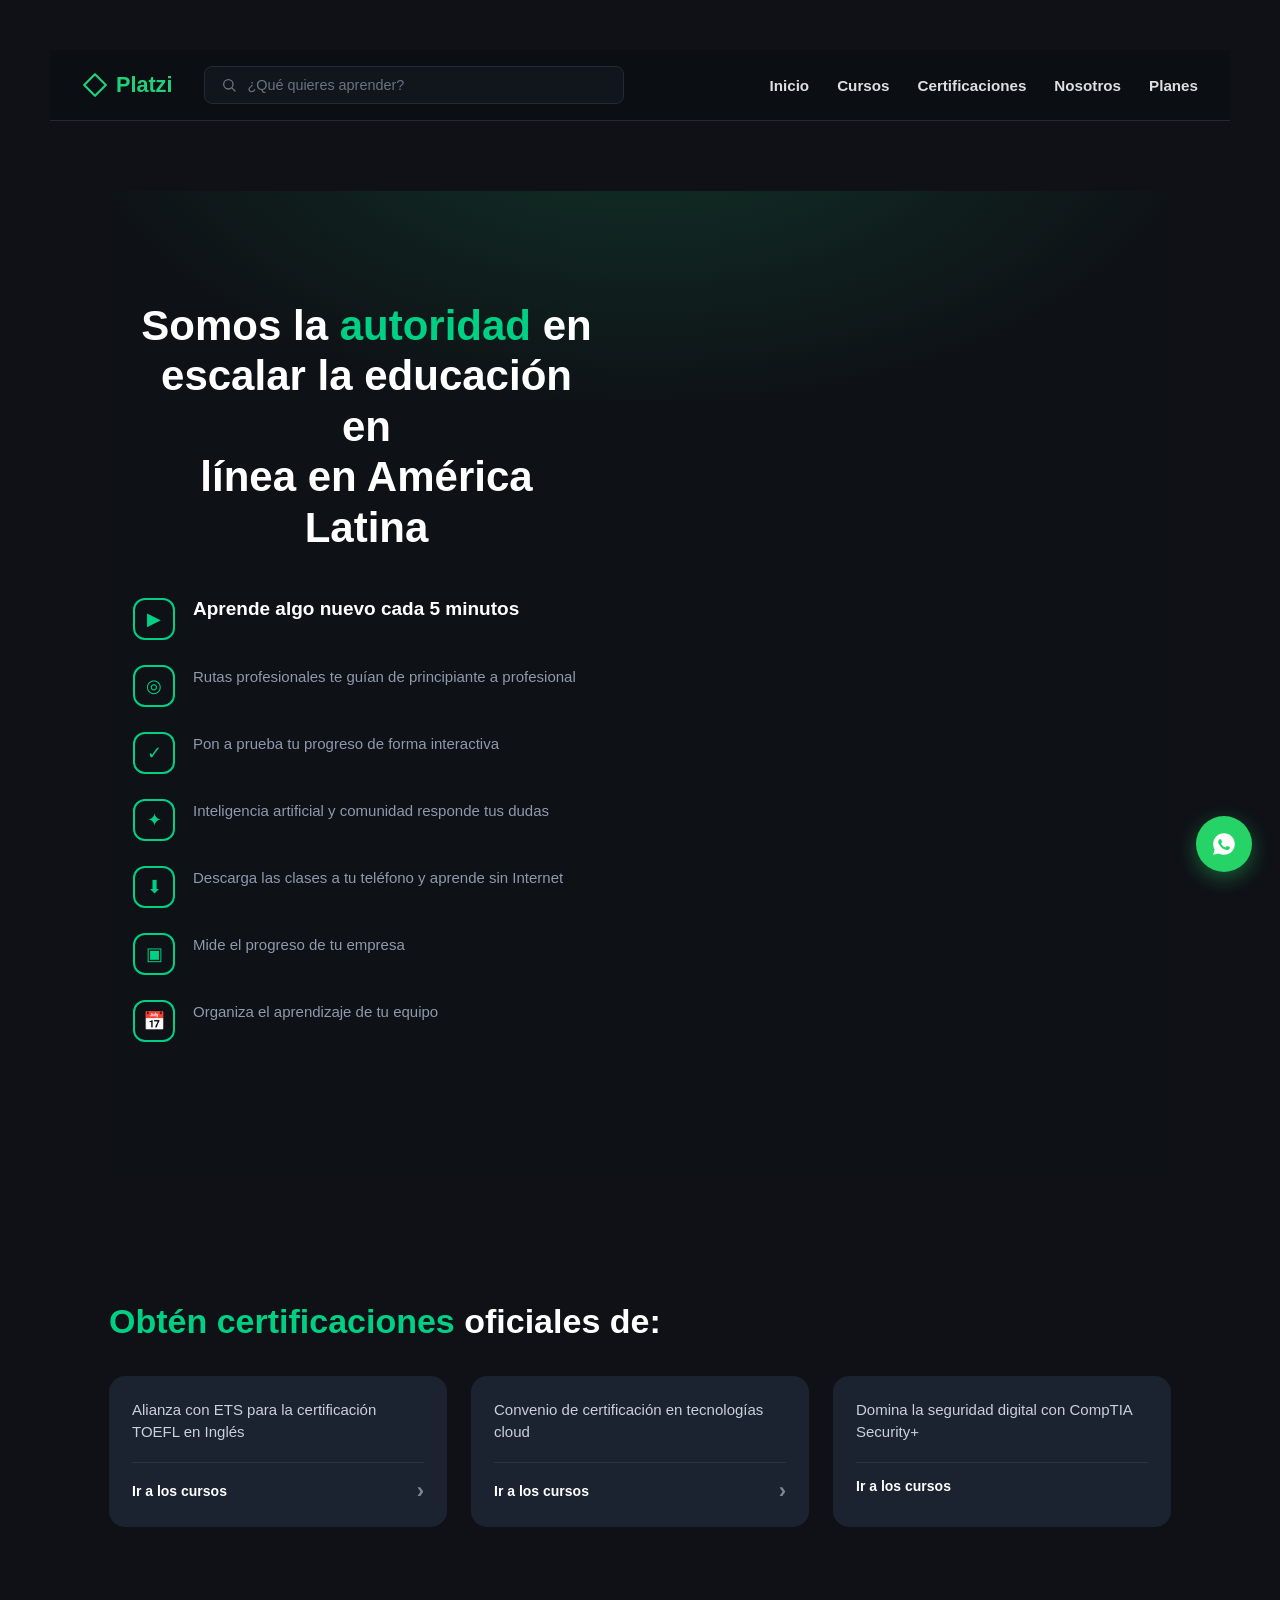
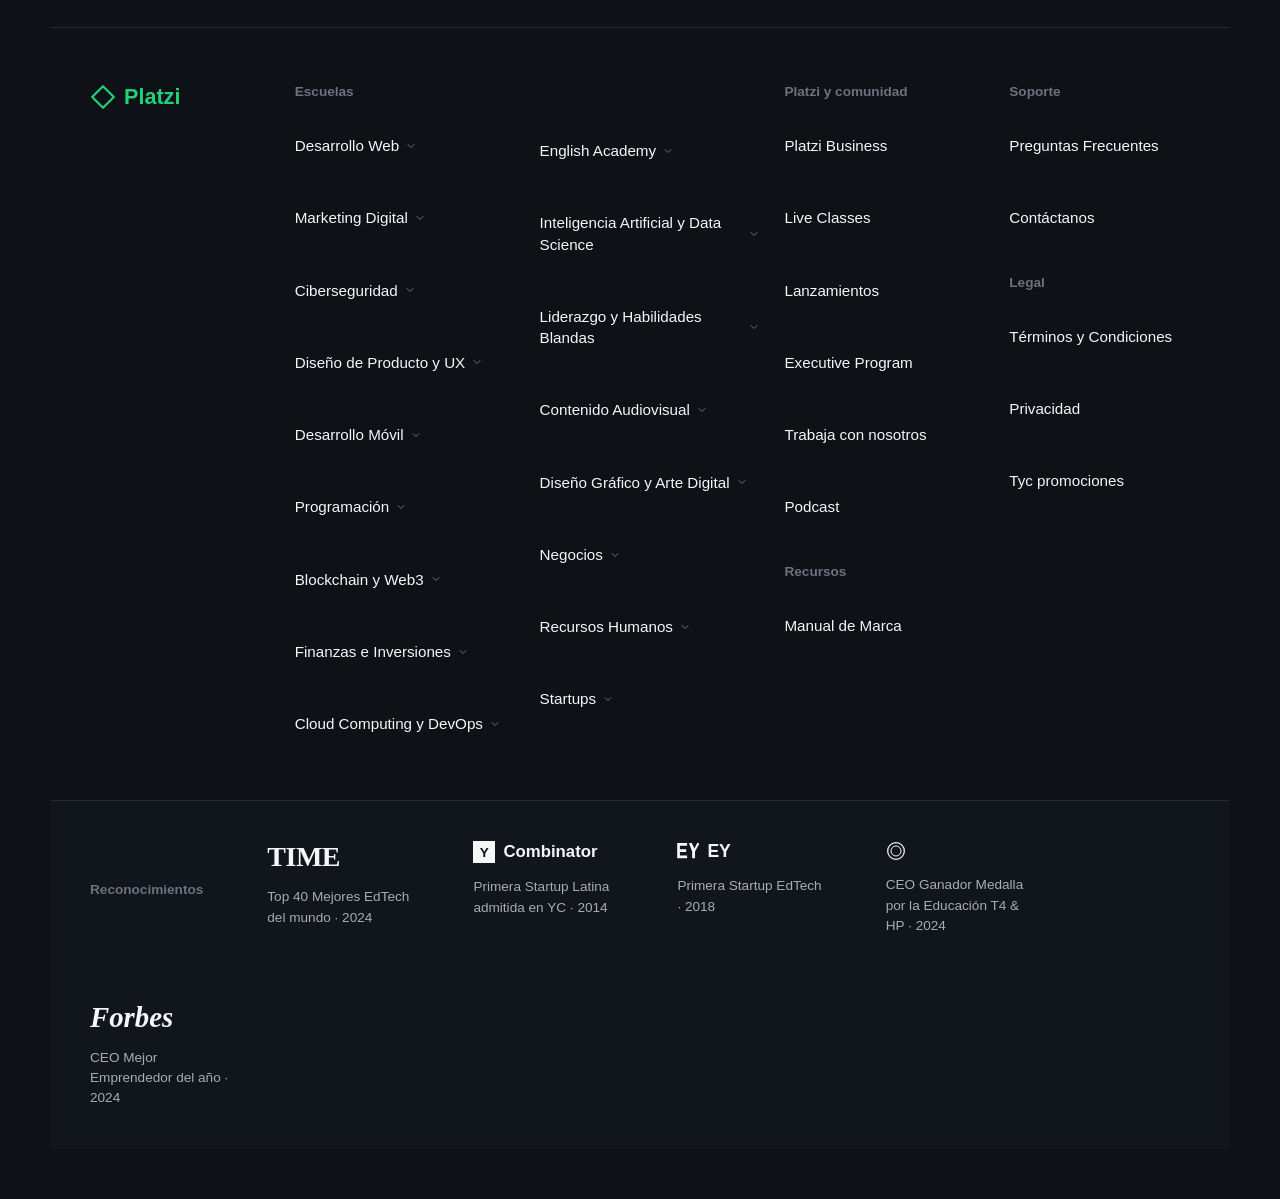
==== commit 03531f91: "Merge branch 'develop' of https://github.com/izzyy-lab/ActividadPlatzi into feature/certificaciones" ====
--- a/certificaciones.html
+++ b/certificaciones.html
@@ -26,7 +26,7 @@
 
         <div class="navbar__inner">
 
-            <a href="index.html" class="brand">
+            <a href="./index.html" class="brand">
 
                 <svg class="brand__icon" width="26" height="26" viewBox="0 0 24 24" fill="none">
 
@@ -55,12 +55,11 @@
             </div>
 
             <nav class="nav-links">
-
-                <a href="./cursos.html">Cursos</a>
-                <a href="./certificaciones.html">Certificaciones</a>
-                <a href="./nosotros.html">Nosotros</a>
-                <a href="./planes.html">Planes</a>
-
+                <a href="index.html">Inicio</a>
+                <a href="cursos.html">Cursos</a>
+                <a href="certificaciones.html">Certificaciones</a>
+                <a href="nosotros.html">Nosotros</a>
+                <a href="planes.html">Planes</a>
             </nav>
 
         </div>
